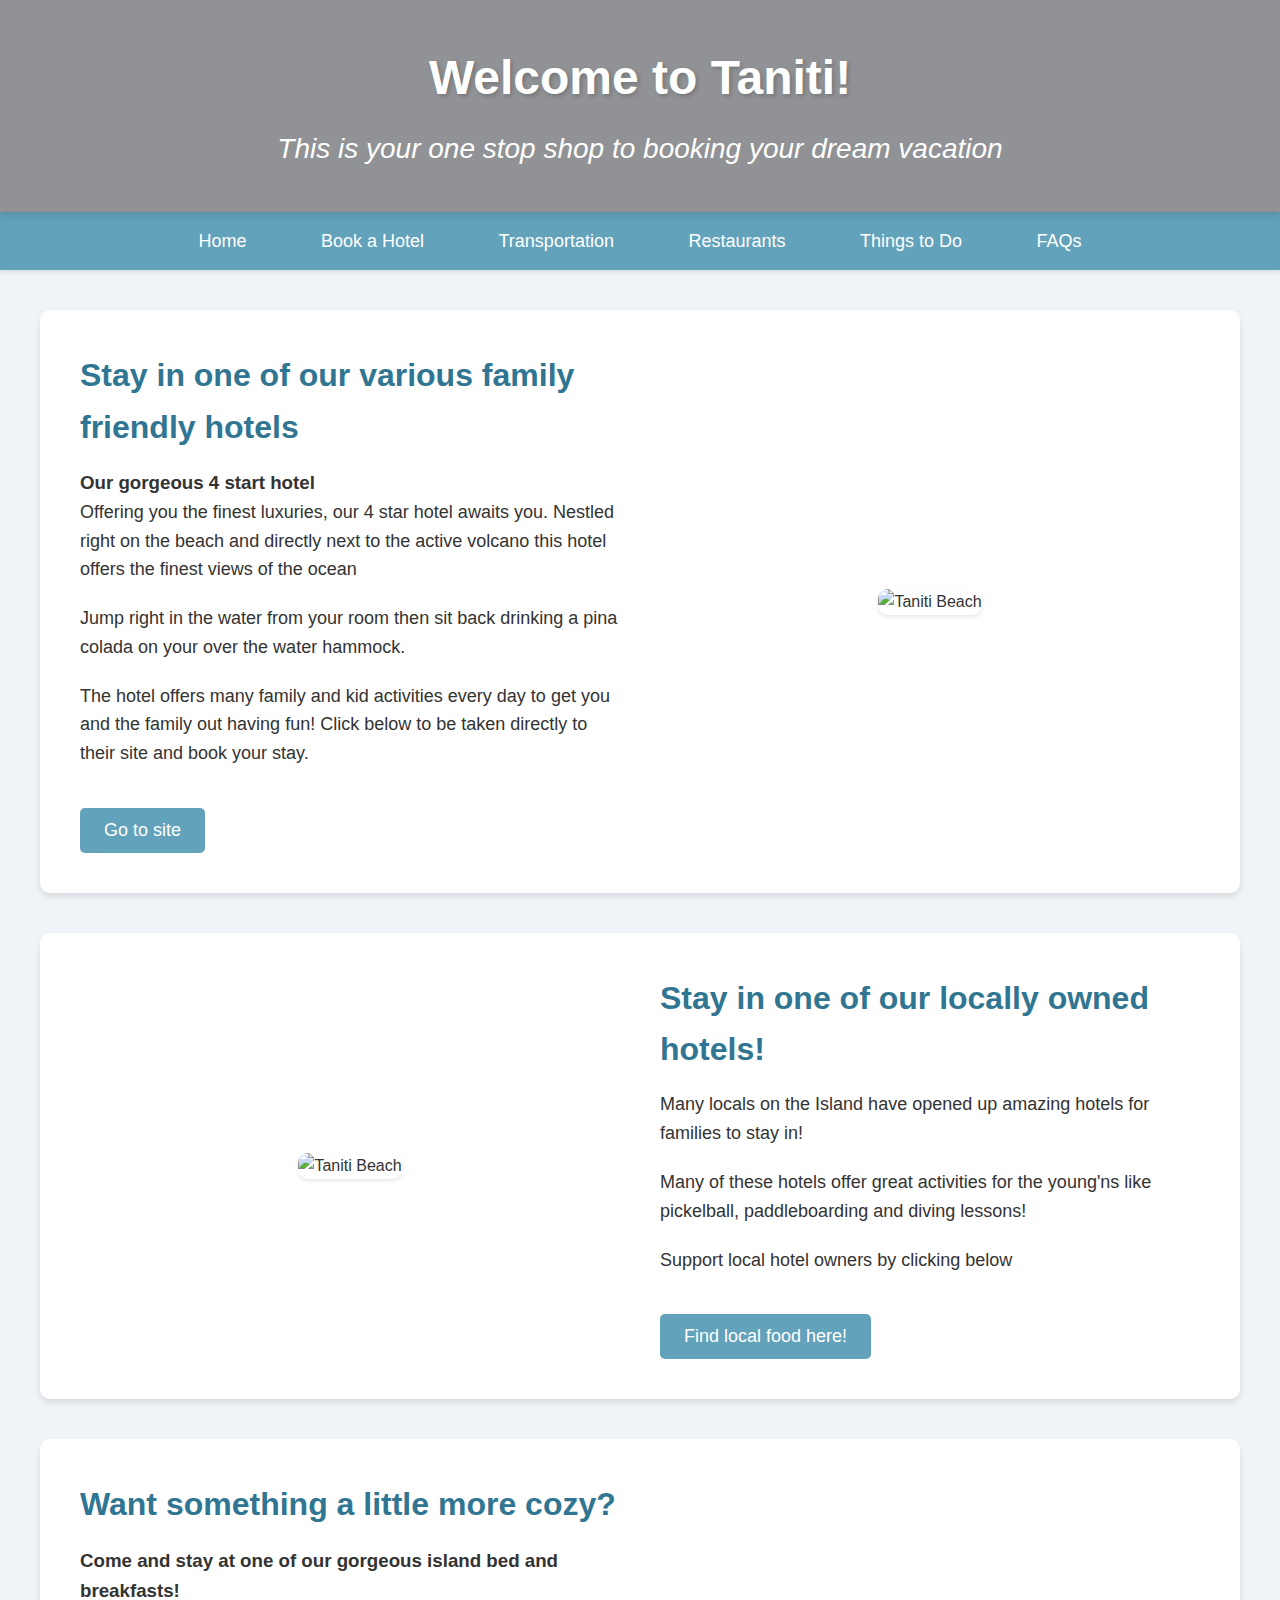
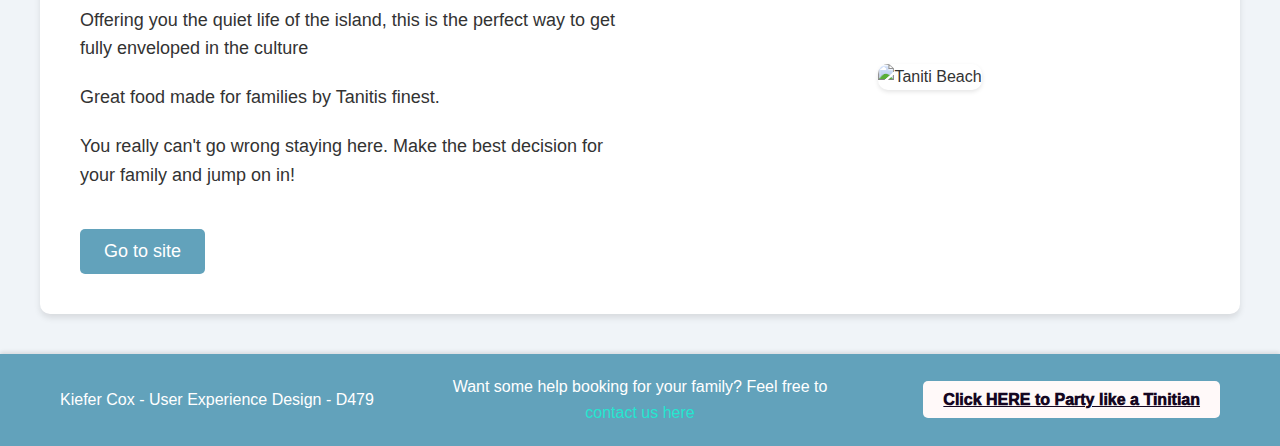
==== book-hotel.html @ 880dbbcd "Add files via upload" ====
<!DOCTYPE html>
<html lang="en">
<head>
    <meta charset="UTF-8">
    <meta name="viewport" content="width=device-width, initial-scale=1.0">
    <title>Tanitian Tourism Website</title>
    <link rel="stylesheet" href="CSS.css">
</head>
<body>
    <header>
        <h1>Welcome to Taniti!</h1>
        <p>This is your one stop shop to booking your dream vacation</p>
    </header>
    <nav>
        <ul>
            <li><a href="index.html">Home</a></li>
            <li><a href="book-hotel.html">Book a Hotel</a></li>
            <li><a href="transportation.html">Transportation</a></li>
            <li><a href="restaurants.html">Restaurants</a></li>
            <li><a href="things-to-do.html">Things to Do</a></li>
            <li><a href="faqs.html">FAQs</a></li>
        </ul>
    </nav>
    <section class="content-container">
        <div class="text-content">
            <h2>Stay in one of our various family friendly hotels</h2>
            <h3>Our gorgeous 4 start hotel</h3>
            <p>Offering you the finest luxuries, our 4 star hotel awaits you. Nestled right on the beach and directly next to the active volcano this hotel offers the finest views of the ocean</p>
            <p>Jump right in the water from your room then sit back drinking a pina colada on your over the water hammock.</p>
            <p>The hotel offers many family and kid activities every day to get you and the family out having fun! Click below to be taken directly to their site and book your stay.</p>
            <button class="cta-button" onclick="window.location.href='#book-hotel'">Go to site</button>
        </div>
        <div class="image-content">
            <img src="Images/hothot.jpg" alt="Taniti Beach">
        </div>
    </section>
    <section class="content-container">
        <div class="image-content">
            <img src="Images/Localhot.jpeg" alt="Taniti Beach">
        </div>
        <div class="text-content">
            <h2>Stay in one of our locally owned hotels!</h2>
            <p>Many locals on the Island have opened up amazing hotels for families to stay in!</p>
            <p>Many of these hotels offer great activities for the young'ns like pickelball, paddleboarding and diving lessons!</p>
            <p>Support local hotel owners by clicking below</p>
            <button class="cta-button" onclick="window.location.href='#restaurants'">Find local food here!</button>
        </div>
    </section>
    <section class="content-container">
        <div class="text-content">
            <h2>Want something a little more cozy?</h2>
            <h3>Come and stay at one of our gorgeous island bed and breakfasts!</h3>
            <p>Offering you the quiet life of the island, this is the perfect way to get fully enveloped in the culture</p>
            <p>Great food made for families by Tanitis finest.</p>
            <p>You really can't go wrong staying here. Make the best decision for your family and jump on in!</p>
            <button class="cta-button" onclick="window.location.href='#book-hotel'">Go to site</button>
        </div>
        <div class="image-content">
            <img src="Images/bnb.jpg" alt="Taniti Beach">
        </div>
    </section>





    <footer>
        <div class="footer-container">
            <div class="footer-left">
                <p>Kiefer Cox - User Experience Design - D479</p>
            </div>
            <div class="footer-center">
                <p>Want some help booking for your family? Feel free to <a href="contact.html" class="footer-link">contact us here</a></p>
            </div>
            <div class="footer-right">
                <a href="https://www.youtube.com/watch?v=dQw4w9WgXcQ" class="party-button">Click HERE to Party like a Tinitian</a>
            </div>
        </div>
    </footer>

</body>
</html>
---- CSS.css ----
/* Reset default margins and padding */
* {
    margin: 0;
    padding: 0;
    box-sizing: border-box;
}

/* Body styling */
body {
    font-family: 'Arial', sans-serif;
    background-color: #f0f4f8; /* Light blue-gray background */
    color: #333; /* Dark gray text */
    text-align: center;
    line-height: 1.6;
}

/* Header styling */
header {
    background-image: url('Images/Pic2.jpg'); /* Path to your image */
    background-size: cover; /* Ensures the image covers the header */
    background-position: center; /* Centers the image */
    background-repeat: no-repeat; /* Prevents tiling */
    color: white; /* Text color */
    padding: 40px 20px;
    box-shadow: 0 4px 6px rgba(0, 0, 0, 0.1); /* Subtle shadow */
    position: relative; /* For overlay positioning */
}

/* Optional: Add a semi-transparent overlay for text readability */
header::before {
    content: '';
    position: absolute;
    top: 0;
    left: 0;
    width: 100%;
    height: 100%;
    background-color: rgba(0, 0, 0, 0.4); /* Dark overlay with 40% opacity */
    z-index: 1;
}

/* Ensure text stays above the overlay */
header h1, header p {
    position: relative;
    z-index: 2;
}
header h1 {
    font-size: 48px;
    font-weight: bold;
    margin-bottom: 10px;
    text-shadow: 2px 2px 4px rgba(0, 0, 0, 0.2); /* Text shadow for depth */
}

header p {
    font-size: 28px;
    font-style: italic;
}

/* Navigation styling */
nav {
    background-color: #62a2bb; /* Dark teal for contrast */
    padding: 15px 0;
    box-shadow: 0 2px 4px rgba(0, 0, 0, 0.1);
}

nav ul {
    list-style-type: none;
}

nav ul li {
    display: inline-block; /* Inline-block for better spacing control */
    margin: 0 20px;
}

nav ul li a {
    color: white;
    text-decoration: none;
    font-size: 18px;
    font-weight: 500;
    padding: 10px 15px; /* Padding for clickable area */
    transition: background-color 0.3s ease, color 0.3s ease; /* Smooth hover transition */
}

nav ul li a:hover {
    background-color: #a8ccda; /* Lighter teal on hover */
    color: #fff;
    border-radius: 5px; /* Rounded corners */
}

/* Responsive design for smaller screens */
@media (max-width: 768px) {
    header h1 {
        font-size: 36px;
    }

    header p {
        font-size: 16px;
    }

    nav ul li {
        display: block; /* Stack nav items vertically on small screens */
        margin: 10px 0;
    }

    nav ul li a {
        font-size: 16px;
        padding: 8px 12px;
    }
}

/* Content container styling */
.content-container {
    display: flex; /* Use Flexbox for side-by-side layout */
    justify-content: center; /* Center the content */
    align-items: center; /* Vertically align items */
    max-width: 1200px; /* Limit container width */
    margin: 40px auto; /* Center container with top/bottom margin */
    padding: 20px;
    background-color: white; /* White background for contrast */
    box-shadow: 0 4px 6px rgba(0, 0, 0, 0.1); /* Subtle shadow */
    border-radius: 10px; /* Rounded corners */
}

.text-content {
    flex: 1; /* Takes up equal space with image */
    padding: 20px;
    text-align: left; /* Align text to the left */
}

.text-content h2 {
    font-size: 32px;
    color: #307591; /* Matches darker header gradient color */
    margin-bottom: 15px;
}

.text-content p {
    font-size: 18px;
    color: #333; /* Dark gray text */
}

.image-content {
    flex: 1; /* Takes up equal space with text */
    padding: 20px;
}

.image-content img {
    max-width: 100%; /* Ensures image scales responsively */
    height: auto; /* Maintains aspect ratio */
    border-radius: 10px; /* Rounded corners */
    box-shadow: 0 2px 4px rgba(0, 0, 0, 0.1); /* Subtle shadow */
}

/* Responsive design for smaller screens */
@media (max-width: 768px) {
    .content-container {
        flex-direction: column; /* Stack text and image vertically */
        margin: 20px auto; /* Reduce margin */
        padding: 10px;
    }

    .text-content, .image-content {
        padding: 10px; /* Reduce padding */
    }

    .text-content h2 {
        font-size: 24px; /* Smaller heading */
    }

    .text-content p {
        font-size: 16px; /* Smaller text */
    }
}

.cta-button {
    background-color: #62a2bb; /* Lighter teal matching nav hover */
    color: white; /* White text */
    border: none; /* Remove default border */
    padding: 12px 24px; /* Vertical and horizontal padding */
    font-size: 18px; /* Text size */
    font-weight: 500; /* Medium weight */
    border-radius: 5px; /* Rounded corners */
    cursor: pointer; /* Hand cursor on hover */
    transition: background-color 0.3s ease, transform 0.2s ease; /* Smooth transitions */
    margin-top: 20px; /* Space above button */
}

.cta-button:hover {
    background-color: #a8ccda; /* Darker teal on hover, matching header */
    transform: scale(1.05); /* Slight scale-up effect on hover */
}

.cta-button:active {
    transform: scale(0.95); /* Slight scale-down effect when clicked */
}
/* Footer styling */
footer {
    background-color: #62a2bb; /* Matches nav background */
    color: white; /* White text */
    padding: 20px 0; /* Vertical padding */
    box-shadow: 0 -2px 4px rgba(0, 0, 0, 0.1); /* Subtle shadow at top */
}

.footer-container {
    display: flex; /* Use Flexbox for layout */
    justify-content: space-between; /* Space out items */
    align-items: center; /* Vertically center items */
    max-width: 1200px; /* Limit width */
    margin: 0 auto; /* Center container */
    padding: 0 20px; /* Horizontal padding */
}

.footer-left, .footer-center, .footer-right {
    flex: 1; /* Equal space for each section */
    text-align: center; /* Center text by default */
}

.footer-left {
    text-align: left; /* Left-align text */
}

.footer-right {
    text-align: right; /* Right-align button */
}

.footer-link {
    color: #25e6cf; /* Lighter teal for link */
    text-decoration: none; /* Remove underline */
    font-weight: 500; /* Medium weight */
}

.footer-link:hover {
    text-decoration: underline; /* Underline on hover */
}

/* Party button styling */
.party-button {
    background-color: #fff9f9; /* Lighter teal */
    color: rgb(21, 6, 33); /* White text */
    border: none; /* Remove default border */
    padding: 10px 20px; /* Vertical and horizontal padding */
    font-size: 16px; /* Text size */
    font-weight: 1000; /* Medium weight */
    border-radius: 5px; /* Rounded corners */
    cursor: pointer; /* Hand cursor on hover */
    transition: background-color 0.3s ease, transform 0.2s ease; /* Smooth transitions */
}

.party-button:hover {
    background-color: #307591; /* Darker teal on hover */
    transform: scale(1.05); /* Slight scale-up effect on hover */
}

.party-button:active {
    transform: scale(0.95); /* Slight scale-down effect when clicked */
}

/* Responsive design for smaller screens */
@media (max-width: 768px) {
    .footer-container {
        flex-direction: column; /* Stack items vertically */
        padding: 10px; /* Reduce padding */
    }

    .footer-left, .footer-center, .footer-right {
        text-align: center; /* Center all text on small screens */
        margin: 10px 0; /* Add vertical spacing */
    }
}
.text-content p {
    margin-bottom: 20px; /* Adds space below each paragraph */
}
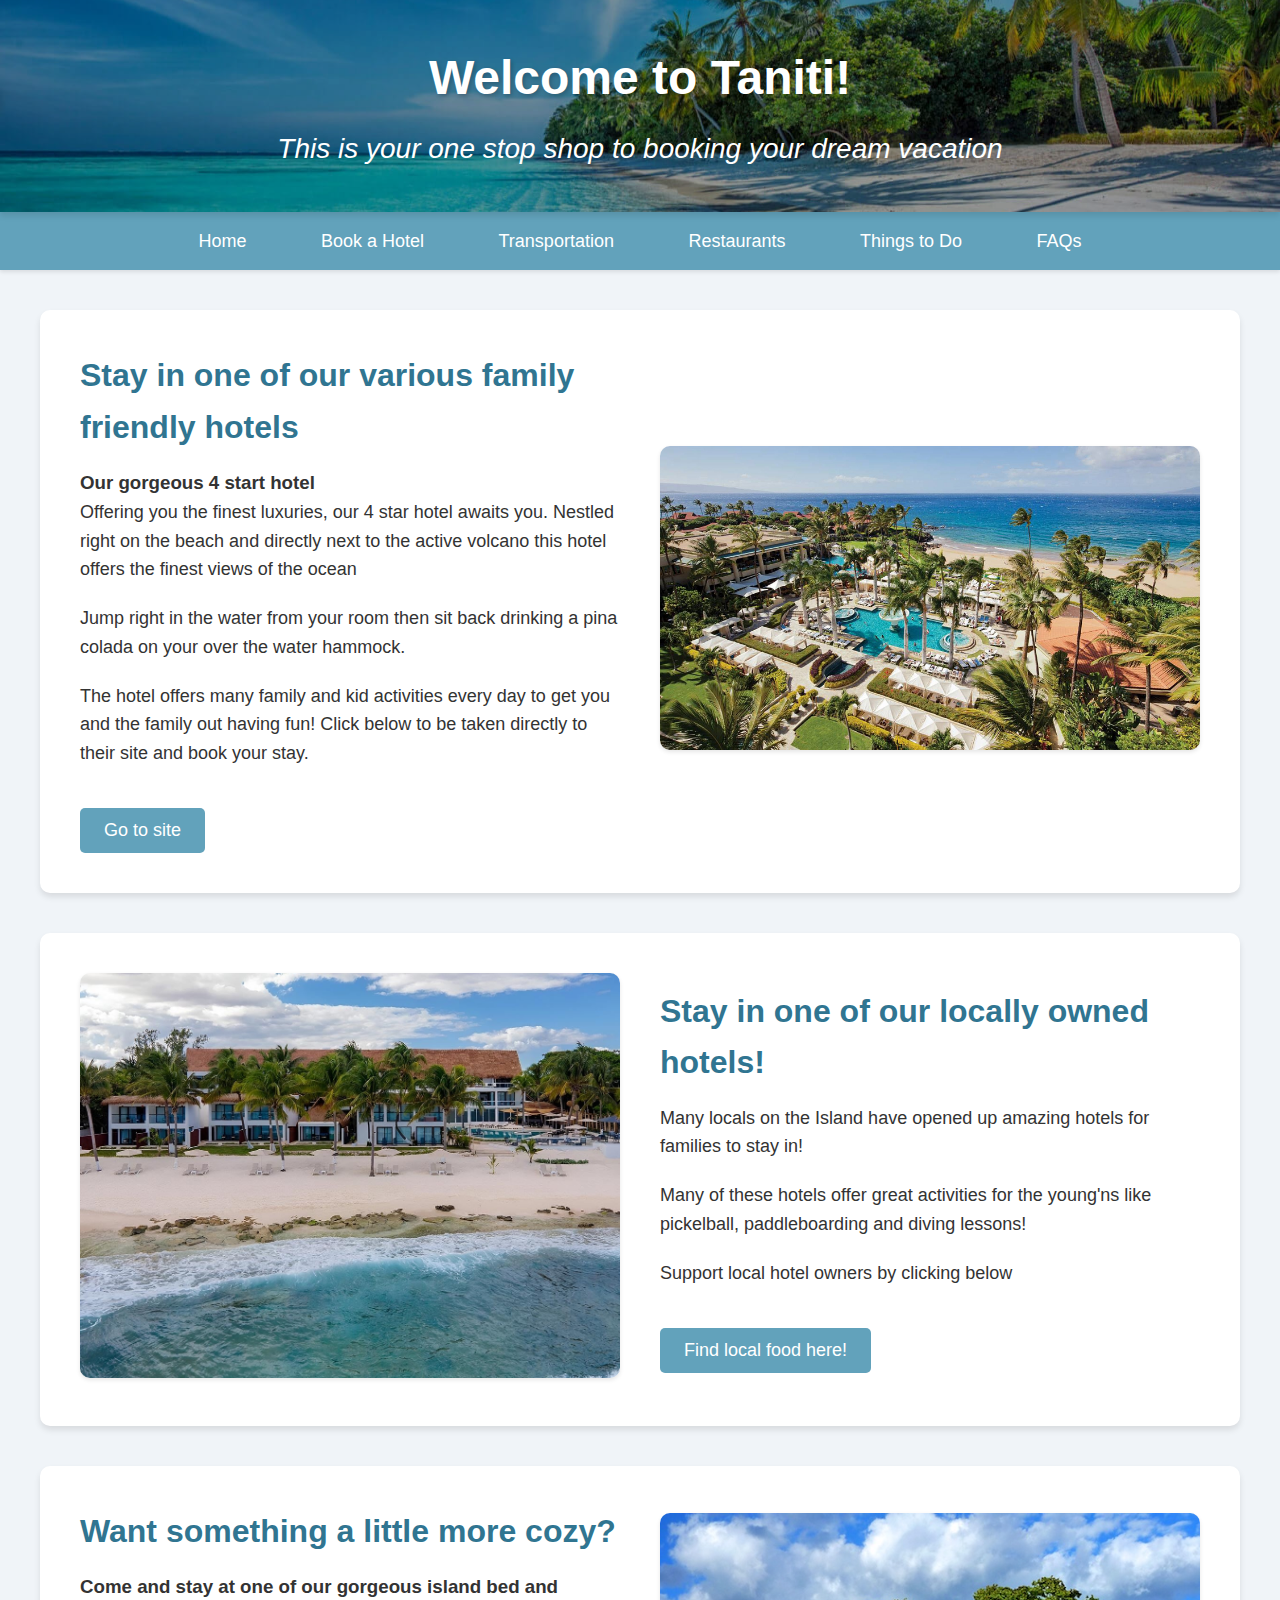
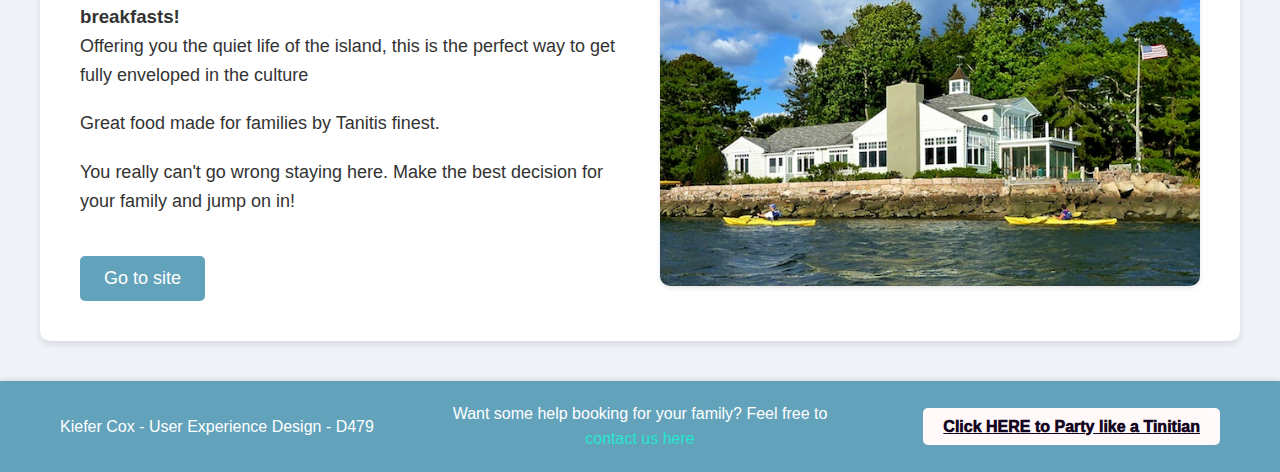
==== commit cd0c32cd: "Update book-hotel.html" ====
--- a/book-hotel.html
+++ b/book-hotel.html
@@ -31,12 +31,12 @@
             <button class="cta-button" onclick="window.location.href='#book-hotel'">Go to site</button>
         </div>
         <div class="image-content">
-            <img src="Images/hothot.jpg" alt="Taniti Beach">
+            <img src="hothot.jpg" alt="Taniti Beach">
         </div>
     </section>
     <section class="content-container">
         <div class="image-content">
-            <img src="Images/Localhot.jpeg" alt="Taniti Beach">
+            <img src="Localhot.jpeg" alt="Taniti Beach">
         </div>
         <div class="text-content">
             <h2>Stay in one of our locally owned hotels!</h2>
@@ -56,7 +56,7 @@
             <button class="cta-button" onclick="window.location.href='#book-hotel'">Go to site</button>
         </div>
         <div class="image-content">
-            <img src="Images/bnb.jpg" alt="Taniti Beach">
+            <img src="bnb.jpg" alt="Taniti Beach">
         </div>
     </section>
 
@@ -79,4 +79,4 @@
     </footer>
 
 </body>
-</html>+</html>
--- a/CSS.css
+++ b/CSS.css
@@ -16,7 +16,7 @@
 
 /* Header styling */
 header {
-    background-image: url('Images/Pic2.jpg'); /* Path to your image */
+    background-image: url('Pic2.jpg'); /* Path to your image */
     background-size: cover; /* Ensures the image covers the header */
     background-position: center; /* Centers the image */
     background-repeat: no-repeat; /* Prevents tiling */
@@ -267,4 +267,4 @@
 }
 .text-content p {
     margin-bottom: 20px; /* Adds space below each paragraph */
-}+}
